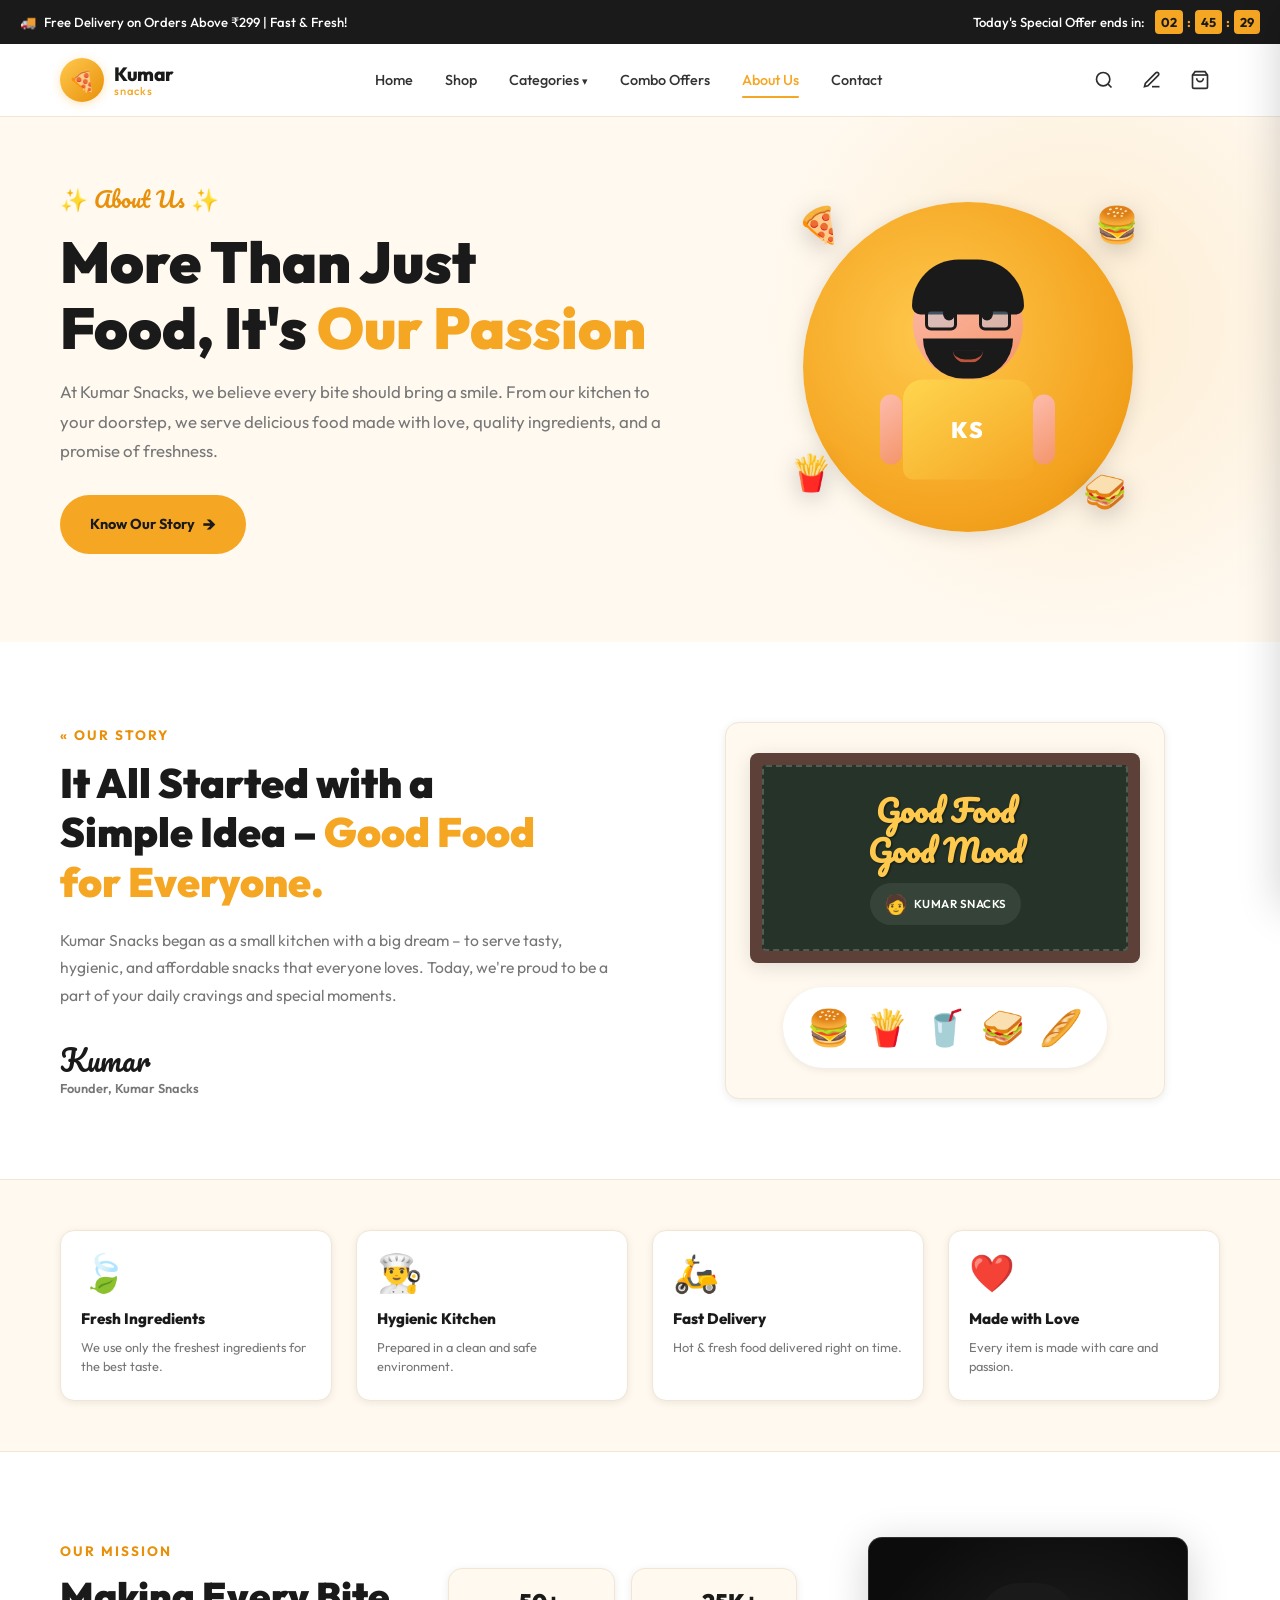
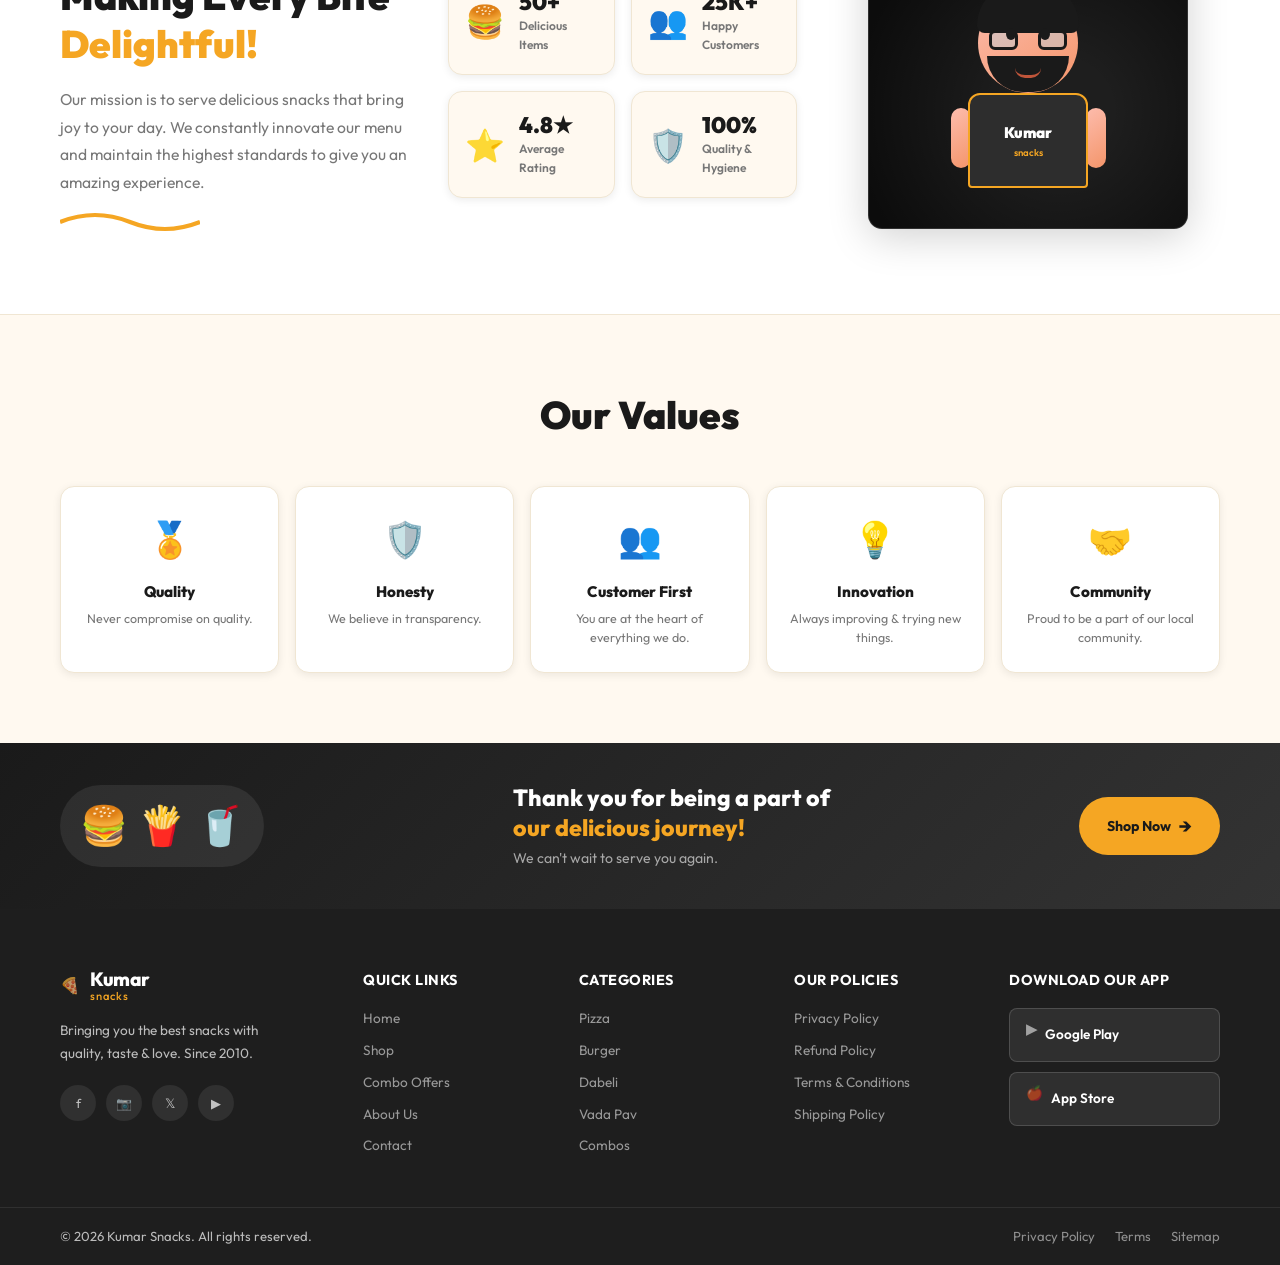
==== about.html @ e5d9db54 "Add files via upload" ====
<!DOCTYPE html>
<html lang="en">

<head>
  <meta charset="UTF-8" />
  <meta name="viewport" content="width=device-width, initial-scale=1.0" />
  <title>About Us – Kumar Snacks</title>
  <meta name="description" content="Learn about the journey, mission, and core values of Kumar Snacks. We serve delicious, hygienic, and affordable snacks with love." />
  <link rel="preconnect" href="https://fonts.googleapis.com" />
  <link rel="preconnect" href="https://fonts.gstatic.com" crossorigin />
  <link href="https://fonts.googleapis.com/css2?family=Outfit:wght@300;400;500;600;700;800;900&family=Pacifico&display=swap" rel="stylesheet" />
  <link rel="stylesheet" href="about.css" />
</head>

<body>

  <!-- ===== ANNOUNCEMENT BAR ===== -->
  <div class="announce-bar" id="announce-bar">
    <div class="announce-bar__left">
      <span>🚚</span> Free Delivery on Orders Above ₹299 | Fast &amp; Fresh!
    </div>
    <div class="announce-bar__right">
      Today's Special Offer ends in:
      <div class="countdown" id="countdown">
        <span class="cd-block" id="cd-h">02</span>
        <span class="cd-sep">:</span>
        <span class="cd-block" id="cd-m">45</span>
        <span class="cd-sep">:</span>
        <span class="cd-block" id="cd-s">30</span>
      </div>
    </div>
  </div>

  <!-- ===== HEADER ===== -->
  <header class="header" id="header">
    <div class="container header__inner">
      <a href="index.html" class="logo" id="logo-link">
        <div class="logo__avatar">
          <span class="logo__face">🍕</span>
        </div>
        <div class="logo__text">
          <span class="logo__name">Kumar</span>
          <span class="logo__sub">snacks</span>
        </div>
      </a>

      <nav class="nav" id="main-nav">
        <a href="index.html" class="nav__link" id="nav-home">Home</a>
        <a href="index.html#bestsellers" class="nav__link" id="nav-shop">Shop</a>
        <a href="index.html#categories" class="nav__link" id="nav-categories">Categories <span class="nav__arrow">▾</span></a>
        <a href="index.html#combos" class="nav__link" id="nav-combos">Combo Offers</a>
        <a href="about.html" class="nav__link active" id="nav-about">About Us</a>
        <a href="contact.html" class="nav__link" id="nav-contact">Contact</a>
      </nav>

      <div class="header__actions">
        <button class="icon-btn" id="search-toggle-btn" aria-label="Search">
          <svg width="20" height="20" fill="none" stroke="currentColor" stroke-width="2" viewBox="0 0 24 24">
            <circle cx="11" cy="11" r="8" />
            <path d="m21 21-4.35-4.35" />
          </svg>
        </button>
        <a href="admin.html" class="icon-btn" id="admin-btn" title="Admin Panel" aria-label="Admin">
          <svg width="20" height="20" fill="none" stroke="currentColor" stroke-width="2" viewBox="0 0 24 24">
            <path d="M12 20h9" />
            <path d="M16.5 3.5a2.121 2.121 0 0 1 3 3L7 19l-4 1 1-4L16.5 3.5z" />
          </svg>
        </a>
        <button class="icon-btn cart-btn" id="cart-btn" aria-label="Cart">
          <svg width="20" height="20" fill="none" stroke="currentColor" stroke-width="2" viewBox="0 0 24 24">
            <path d="M6 2 3 6v14a2 2 0 0 0 2 2h14a2 2 0 0 0 2-2V6l-3-4z" />
            <line x1="3" y1="6" x2="21" y2="6" />
            <path d="M16 10a4 4 0 0 1-8 0" />
          </svg>
          <span class="cart-count" id="cart-count">0</span>
        </button>
        <button class="burger" id="burger-btn" aria-label="Menu" aria-expanded="false">
          <span></span><span></span><span></span>
        </button>
      </div>
    </div>

    <!-- Mobile Nav -->
    <div class="mobile-nav" id="mobile-nav">
      <a href="index.html" class="mobile-nav__link">Home</a>
      <a href="index.html#bestsellers" class="mobile-nav__link">Shop</a>
      <a href="index.html#categories" class="mobile-nav__link">Categories</a>
      <a href="about.html" class="mobile-nav__link">About Us</a>
      <a href="contact.html" class="mobile-nav__link">Contact</a>
      <a href="admin.html" class="mobile-nav__link">Admin Panel</a>
    </div>
  </header>

  <!-- ===== ABOUT HERO ===== -->
  <section class="about-hero">
    <div class="about-hero__bg"></div>
    <div class="container about-hero__inner">
      <div class="about-hero__content">
        <span class="about-hero__tag">✨ About Us ✨</span>
        <h1 class="about-hero__title">
          More Than Just<br>Food, It's <span class="highlight">Our Passion</span>
        </h1>
        <p class="about-hero__desc">
          At Kumar Snacks, we believe every bite should bring a smile. From our kitchen to your doorstep, we serve delicious food made with love, quality ingredients, and a promise of freshness.
        </p>
        <a href="#story" class="btn btn--primary about-hero__cta">
          Know Our Story <span class="btn-arrow">→</span>
        </a>
      </div>

      <div class="about-hero__visual">
        <div class="about-hero__mascot-wrap">
          <div class="about-hero__blob"></div>
          <div class="hero__food-float hero__food-float--pizza">🍕</div>
          <div class="hero__food-float hero__food-float--burger">🍔</div>
          <div class="hero__food-float hero__food-float--fries">🍟</div>
          <div class="hero__food-float hero__food-float--sandwich">🥪</div>
          
          <!-- Animated Mascot character -->
          <div class="mascot-wrapper">
            <div class="mascot-avatar">
              <div class="mascot-face">
                <div class="mascot-face__bg"></div>
                <div class="mascot-hair"></div>
                <div class="mascot-beard"></div>
                <div class="mascot-glasses"></div>
                <div class="mascot-smile"></div>
                <div class="mascot-eyes">
                  <div class="mascot-eye"></div>
                  <div class="mascot-eye"></div>
                </div>
              </div>
              <div class="mascot-body">
                <div class="mascot-shirt">
                  <span class="mascot-shirt__text">KS</span>
                </div>
                <div class="mascot-arms">
                  <div class="mascot-arm mascot-arm--left"></div>
                  <div class="mascot-arm mascot-arm--right"></div>
                </div>
              </div>
            </div>
          </div>
        </div>
      </div>
    </div>
  </section>

  <!-- ===== STORY SECTION ===== -->
  <section class="story-section" id="story">
    <div class="container story__inner">
      <div class="story__content">
        <span class="story__tag">« OUR STORY</span>
        <h2 class="story__title">
          It All Started with a<br>Simple Idea – <span class="highlight">Good Food<br>for Everyone.</span>
        </h2>
        <p class="story__desc">
          Kumar Snacks began as a small kitchen with a big dream – to serve tasty, hygienic, and affordable snacks that everyone loves. Today, we're proud to be a part of your daily cravings and special moments.
        </p>
        <div class="story__signature">
          <span class="sig-name">Kumar</span>
          <span class="sig-title">Founder, Kumar Snacks</span>
        </div>
      </div>

      <div class="story__visual">
        <div class="food-blackboard">
          <div class="blackboard-frame">
            <div class="blackboard-board">
              <h3 class="blackboard-title">Good Food<br>Good Mood</h3>
              <div class="blackboard-logo">
                <span class="bb-avatar">🧑</span>
                <span class="bb-sub">Kumar snacks</span>
              </div>
            </div>
          </div>
          <div class="food-tray">
            <span class="tray-item tray-item--burger" title="Veg Burger">🍔</span>
            <span class="tray-item tray-item--fries" title="French Fries">🍟</span>
            <span class="tray-item tray-item--drink" title="Soft Drink">🥤</span>
            <span class="tray-item tray-item--sandwich" title="Club Sandwich">🥪</span>
            <span class="tray-item tray-item--bread" title="Garlic Bread">🥖</span>
          </div>
        </div>
      </div>
    </div>
  </section>

  <!-- ===== CORE BADGES ROW ===== -->
  <section class="core-badges-section">
    <div class="container">
      <div class="badges-grid">
        <div class="badge-item">
          <div class="badge-item__icon">🍃</div>
          <div class="badge-item__content">
            <h4>Fresh Ingredients</h4>
            <p>We use only the freshest ingredients for the best taste.</p>
          </div>
        </div>
        <div class="badge-item">
          <div class="badge-item__icon">👨‍🍳</div>
          <div class="badge-item__content">
            <h4>Hygienic Kitchen</h4>
            <p>Prepared in a clean and safe environment.</p>
          </div>
        </div>
        <div class="badge-item">
          <div class="badge-item__icon">🛵</div>
          <div class="badge-item__content">
            <h4>Fast Delivery</h4>
            <p>Hot &amp; fresh food delivered right on time.</p>
          </div>
        </div>
        <div class="badge-item">
          <div class="badge-item__icon">❤️</div>
          <div class="badge-item__content">
            <h4>Made with Love</h4>
            <p>Every item is made with care and passion.</p>
          </div>
        </div>
      </div>
    </div>
  </section>

  <!-- ===== MISSION & STATS ===== -->
  <section class="mission-section">
    <div class="container mission__grid">
      <!-- Mission Column -->
      <div class="mission__content">
        <span class="mission__tag">OUR MISSION</span>
        <h2 class="mission__title">
          Making Every Bite<br><span class="highlight">Delightful!</span>
        </h2>
        <p class="mission__desc">
          Our mission is to serve delicious snacks that bring joy to your day. We constantly innovate our menu and maintain the highest standards to give you an amazing experience.
        </p>
        <div class="doodle-line">
          <svg viewBox="0 0 100 20" preserveAspectRatio="none">
            <path d="M0,10 Q25,0 50,10 T100,10" fill="none" stroke="var(--primary)" stroke-width="3" />
          </svg>
        </div>
      </div>

      <!-- Stats Column -->
      <div class="mission__stats">
        <div class="stat-card">
          <div class="stat-card__icon">🍔</div>
          <div class="stat-card__info">
            <h3>50+</h3>
            <p>Delicious Items</p>
          </div>
        </div>
        <div class="stat-card">
          <div class="stat-card__icon">👥</div>
          <div class="stat-card__info">
            <h3>25K+</h3>
            <p>Happy Customers</p>
          </div>
        </div>
        <div class="stat-card">
          <div class="stat-card__icon">⭐</div>
          <div class="stat-card__info">
            <h3>4.8★</h3>
            <p>Average Rating</p>
          </div>
        </div>
        <div class="stat-card">
          <div class="stat-card__icon">🛡️</div>
          <div class="stat-card__info">
            <h3>100%</h3>
            <p>Quality &amp; Hygiene</p>
          </div>
        </div>
      </div>

      <!-- Mascot Apron Visual Column -->
      <div class="mission__visual">
        <div class="apron-mascot-card">
          <div class="apron-mascot">
            <div class="apron-face">
              <div class="apron-face__bg"></div>
              <div class="apron-hair"></div>
              <div class="apron-beard"></div>
              <div class="apron-glasses"></div>
              <div class="apron-smile"></div>
              <div class="apron-eyes">
                <div class="apron-eye"></div>
                <div class="apron-eye"></div>
              </div>
            </div>
            <div class="apron-body">
              <div class="apron-apron">
                <span class="apron-logo-text">Kumar</span>
                <span class="apron-logo-sub">snacks</span>
              </div>
              <div class="apron-arms">
                <div class="apron-arm apron-arm--left"></div>
                <div class="apron-arm apron-arm--right"></div>
              </div>
            </div>
          </div>
          <div class="apron-bg-kitchen"></div>
        </div>
      </div>
    </div>
  </section>

  <!-- ===== VALUES SECTION ===== -->
  <section class="values-section">
    <div class="container">
      <h2 class="values__title">Our Values</h2>
      <div class="values-grid">
        <div class="value-card">
          <div class="value-card__icon">🏅</div>
          <h3>Quality</h3>
          <p>Never compromise on quality.</p>
        </div>
        <div class="value-card">
          <div class="value-card__icon">🛡️</div>
          <h3>Honesty</h3>
          <p>We believe in transparency.</p>
        </div>
        <div class="value-card">
          <div class="value-card__icon">👥</div>
          <h3>Customer First</h3>
          <p>You are at the heart of everything we do.</p>
        </div>
        <div class="value-card">
          <div class="value-card__icon">💡</div>
          <h3>Innovation</h3>
          <p>Always improving &amp; trying new things.</p>
        </div>
        <div class="value-card">
          <div class="value-card__icon">🤝</div>
          <h3>Community</h3>
          <p>Proud to be a part of our local community.</p>
        </div>
      </div>
    </div>
  </section>

  <!-- ===== BOTTOM CTA BANNER ===== -->
  <section class="cta-banner">
    <div class="container cta-banner__inner">
      <div class="cta-banner__visual">
        <div class="visual-tray">
          <span class="visual-item visual-item--burger">🍔</span>
          <span class="visual-item visual-item--fries">🍟</span>
          <span class="visual-item visual-item--drink">🥤</span>
        </div>
      </div>
      <div class="cta-banner__content">
        <h2>Thank you for being a part of<br><span class="highlight">our delicious journey!</span></h2>
        <p>We can't wait to serve you again.</p>
      </div>
      <div class="cta-banner__actions">
        <a href="index.html#bestsellers" class="btn btn--primary cta-btn">
          Shop Now <span class="btn-arrow">→</span>
        </a>
      </div>
    </div>
  </section>

  <!-- ===== FOOTER ===== -->
  <footer class="footer" id="footer">
    <div class="container footer__inner">
      <div class="footer__brand">
        <a href="index.html" class="logo logo--light">
          <div class="logo__icon">🍕</div>
          <div class="logo__text">
            <span class="logo__name">Kumar</span>
            <span class="logo__sub">Snacks</span>
          </div>
        </a>
        <p>Bringing you the best snacks with quality, taste &amp; love. Since 2010.</p>
        <div class="footer__socials">
          <a href="#" class="social-link" aria-label="Facebook">f</a>
          <a href="#" class="social-link" aria-label="Instagram">📷</a>
          <a href="#" class="social-link" aria-label="Twitter">𝕏</a>
          <a href="#" class="social-link" aria-label="YouTube">▶</a>
        </div>
      </div>

      <div class="footer__col">
        <h4>Quick Links</h4>
        <a href="index.html">Home</a>
        <a href="index.html#bestsellers">Shop</a>
        <a href="index.html#combos">Combo Offers</a>
        <a href="about.html">About Us</a>
        <a href="contact.html">Contact</a>
      </div>

      <div class="footer__col">
        <h4>Categories</h4>
        <a href="index.html#categories">Pizza</a>
        <a href="index.html#categories">Burger</a>
        <a href="index.html#categories">Dabeli</a>
        <a href="index.html#categories">Vada Pav</a>
        <a href="index.html#combos">Combos</a>
      </div>

      <div class="footer__col">
        <h4>Our Policies</h4>
        <a href="#">Privacy Policy</a>
        <a href="#">Refund Policy</a>
        <a href="#">Terms &amp; Conditions</a>
        <a href="#">Shipping Policy</a>
      </div>

      <div class="footer__col">
        <h4>Download Our App</h4>
        <a href="#" class="app-store-btn">
          <span>▶</span> Google Play
        </a>
        <a href="#" class="app-store-btn">
          <span>🍎</span> App Store
        </a>
      </div>
    </div>

    <div class="footer__bottom">
      <div class="container footer__bottom-inner">
        <span>© 2026 Kumar Snacks. All rights reserved.</span>
        <div class="footer__bottom-links">
          <a href="#">Privacy Policy</a>
          <a href="#">Terms</a>
          <a href="#">Sitemap</a>
        </div>
      </div>
    </div>
  </footer>

  <!-- ===== CART SIDEBAR ===== -->
  <div class="cart-overlay" id="cart-overlay"></div>
  <aside class="cart-sidebar" id="cart-sidebar" aria-label="Shopping cart">
    <div class="cart-sidebar__header">
      <h3>Your Cart 🛒</h3>
      <button class="cart-close-btn" id="cart-close-btn" aria-label="Close cart">✕</button>
    </div>
    <div class="cart-sidebar__items" id="cart-items">
      <div class="cart-empty" id="cart-empty">
        <span class="cart-empty__icon">🛒</span>
        <p>Your cart is empty!</p>
        <span>Add some delicious items</span>
      </div>
    </div>
    <div class="cart-sidebar__footer" id="cart-footer" style="display:none">
      <div class="cart-total">
        <span>Total:</span>
        <strong id="cart-total-price">₹0</strong>
      </div>
      <button class="btn btn--primary btn--full" id="checkout-btn">Proceed to Checkout</button>
    </div>
  </aside>

  <!-- ===== TOAST ===== -->
  <div class="toast" id="toast" role="alert" aria-live="polite"></div>

  <!-- Scroll to top -->
  <button class="scroll-top" id="scroll-top-btn" aria-label="Back to top">
    <svg width="20" height="20" fill="none" stroke="currentColor" stroke-width="2.5" viewBox="0 0 24 24">
      <path d="M18 15l-6-6-6 6" />
    </svg>
  </button>

  <script src="about.js"></script>
</body>

</html>
---- about.css ----
/* ============================================
   KUMAR SNACKS — About Us Page CSS (about.css)
   ============================================ */

/* ---------- Google Fonts ---------- */
@import url('https://fonts.googleapis.com/css2?family=Outfit:wght@300;400;500;600;700;800;900&family=Pacifico&display=swap');

/* ---------- CSS Variables ---------- */
:root {
  --primary:       #F5A623;
  --primary-dark:  #E8900A;
  --primary-light: #FFC94D;
  --accent:        #FF6B35;
  --black:         #1A1A1A;
  --dark:          #2D2D2D;
  --dark-bg:       #1E1E1E;
  --dark-card:     #252525;
  --text:          #333333;
  --text-muted:    #777777;
  --white:         #FFFFFF;
  --light-bg:      #FFF9F0;
  --border:        #F0E6D3;
  --success:       #22C55E;
  --shadow-sm:     0 2px 8px rgba(0,0,0,0.08);
  --shadow-md:     0 4px 20px rgba(0,0,0,0.12);
  --shadow-lg:     0 8px 40px rgba(0,0,0,0.18);
  --radius:        14px;
  --radius-sm:     8px;
  --radius-pill:   100px;
  --transition:    0.3s cubic-bezier(0.4, 0, 0.2, 1);
}

/* ---------- Reset ---------- */
*, *::before, *::after { box-sizing: border-box; margin: 0; padding: 0; }
html { scroll-behavior: smooth; font-size: 16px; }
body {
  font-family: 'Outfit', sans-serif;
  background: var(--white);
  color: var(--text);
  line-height: 1.6;
  overflow-x: hidden;
}
img { max-width: 100%; display: block; }
a { text-decoration: none; color: inherit; }
button { cursor: pointer; border: none; background: none; font-family: inherit; }
ul { list-style: none; }

/* ---------- Container ---------- */
.container {
  max-width: 1200px;
  margin: 0 auto;
  padding: 0 20px;
}

/* ============================================
   ANNOUNCEMENT BAR
   ============================================ */
.announce-bar {
  background: var(--black);
  color: var(--white);
  padding: 10px 20px;
  display: flex;
  align-items: center;
  justify-content: space-between;
  font-size: 0.82rem;
  font-weight: 500;
  gap: 16px;
  position: relative;
  z-index: 100;
}
.announce-bar__left { display: flex; align-items: center; gap: 8px; }
.announce-bar__right { display: flex; align-items: center; gap: 10px; }
.countdown { display: flex; align-items: center; gap: 4px; }
.cd-block {
  background: var(--primary);
  color: var(--black);
  font-weight: 700;
  font-size: 0.8rem;
  padding: 2px 6px;
  border-radius: 4px;
  min-width: 26px;
  text-align: center;
}
.cd-sep { color: var(--primary); font-weight: 700; }

/* ============================================
   HEADER
   ============================================ */
.header {
  position: sticky;
  top: 0;
  background: var(--white);
  border-bottom: 1px solid var(--border);
  z-index: 200;
  transition: box-shadow var(--transition);
}
.header.scrolled { box-shadow: var(--shadow-md); }
.header__inner {
  display: flex;
  align-items: center;
  gap: 24px;
  padding-top: 14px;
  padding-bottom: 14px;
}

/* Logo */
.logo { display: flex; align-items: center; gap: 10px; }
.logo__avatar {
  width: 44px; height: 44px;
  background: linear-gradient(135deg, var(--primary-light), var(--primary-dark));
  border-radius: 50%;
  display: flex; align-items: center; justify-content: center;
  font-size: 1.4rem;
  box-shadow: 0 2px 10px rgba(245,166,35,0.3);
}
.logo__avatar span { line-height: 1; }
.logo__text { display: flex; flex-direction: column; line-height: 1.1; }
.logo__name {
  font-size: 1.2rem;
  font-weight: 800;
  color: var(--black);
  letter-spacing: -0.5px;
}
.logo__sub {
  font-size: 0.7rem;
  font-weight: 500;
  color: var(--primary);
  text-transform: lowercase;
  letter-spacing: 1px;
}

/* Nav */
.nav { display: flex; align-items: center; gap: 4px; flex: 1; justify-content: center; }
.nav__link {
  padding: 8px 14px;
  font-size: 0.9rem;
  font-weight: 500;
  color: var(--text);
  border-radius: var(--radius-sm);
  transition: all var(--transition);
  position: relative;
  white-space: nowrap;
}
.nav__link:hover, .nav__link.active { color: var(--primary); }
.nav__link::after {
  content: '';
  position: absolute;
  bottom: 2px;
  left: 14px; right: 14px;
  height: 2px;
  background: var(--primary);
  border-radius: 2px;
  transform: scaleX(0);
  transition: transform var(--transition);
}
.nav__link:hover::after, .nav__link.active::after { transform: scaleX(1); }
.nav__arrow { font-size: 0.7rem; }

/* Header Actions */
.header__actions { display: flex; align-items: center; gap: 8px; margin-left: auto; }
.icon-btn {
  width: 40px; height: 40px;
  border-radius: 50%;
  display: flex; align-items: center; justify-content: center;
  color: var(--dark);
  transition: all var(--transition);
  position: relative;
}
.icon-btn:hover { background: var(--light-bg); color: var(--primary); }
.cart-btn { position: relative; }
.cart-count {
  position: absolute;
  top: -2px; right: -2px;
  background: var(--primary);
  color: var(--black);
  font-size: 0.65rem;
  font-weight: 700;
  min-width: 18px; height: 18px;
  border-radius: 50%;
  display: flex; align-items: center; justify-content: center;
  line-height: 1;
  border: 2px solid var(--white);
  transform: scale(0);
  transition: transform var(--transition);
}
.cart-count.visible { transform: scale(1); }

/* Burger */
.burger {
  display: none;
  flex-direction: column; gap: 5px;
  padding: 8px;
}
.burger span {
  display: block;
  width: 22px; height: 2px;
  background: var(--dark);
  border-radius: 2px;
  transition: all var(--transition);
}
.burger.open span:nth-child(1) { transform: translateY(7px) rotate(45deg); }
.burger.open span:nth-child(2) { opacity: 0; }
.burger.open span:nth-child(3) { transform: translateY(-7px) rotate(-45deg); }

/* Mobile Nav */
.mobile-nav {
  display: none;
  flex-direction: column;
  background: var(--white);
  border-top: 1px solid var(--border);
  padding: 12px 0;
}
.mobile-nav.open { display: flex; }
.mobile-nav__link {
  padding: 12px 20px;
  font-weight: 500;
  font-size: 0.95rem;
  color: var(--text);
  border-bottom: 1px solid var(--border);
  transition: all var(--transition);
}
.mobile-nav__link:hover { background: var(--light-bg); color: var(--primary); }

/* ============================================
   BUTTONS
   ============================================ */
.btn {
  display: inline-flex;
  align-items: center;
  gap: 8px;
  padding: 12px 28px;
  border-radius: var(--radius-pill);
  font-weight: 700;
  font-size: 0.9rem;
  font-family: inherit;
  cursor: pointer;
  transition: all var(--transition);
  border: 2px solid transparent;
}
.btn--primary {
  background: var(--primary);
  color: var(--black);
}
.btn--primary:hover {
  background: var(--primary-dark);
  transform: translateY(-2px);
  box-shadow: 0 8px 24px rgba(245,166,35,0.4);
}
.btn-arrow { font-size: 1.2rem; transition: transform var(--transition); }
.btn:hover .btn-arrow { transform: translateX(4px); }

/* ============================================
   ABOUT HERO
   ============================================ */
.about-hero {
  background: var(--light-bg);
  padding: 60px 0 85px;
  position: relative;
  overflow: hidden;
}
.about-hero__bg {
  position: absolute;
  width: 650px; height: 650px;
  background: radial-gradient(circle, rgba(245,166,35,0.15) 0%, transparent 70%);
  top: -120px; right: -120px;
  border-radius: 50%;
  pointer-events: none;
}
.about-hero__inner {
  display: grid;
  grid-template-columns: 1.2fr 1fr;
  align-items: center;
  gap: 50px;
}
.about-hero__tag {
  font-family: 'Pacifico', cursive;
  color: var(--primary-dark);
  font-size: 1.4rem;
  margin-bottom: 12px;
  display: inline-block;
}
.about-hero__title {
  font-size: clamp(2.4rem, 4.5vw, 3.8rem);
  font-weight: 900;
  color: var(--black);
  line-height: 1.15;
  margin-bottom: 16px;
}
.about-hero__desc {
  font-size: 1.05rem;
  color: var(--text-muted);
  margin-bottom: 30px;
  line-height: 1.75;
}
.highlight {
  color: var(--primary);
  position: relative;
}

/* Hero Visual */
.about-hero__visual {
  display: flex;
  justify-content: center;
  position: relative;
}
.about-hero__mascot-wrap {
  position: relative;
  width: 380px;
  height: 380px;
}
.about-hero__blob {
  position: absolute;
  width: 330px; height: 330px;
  background: radial-gradient(circle at 40% 40%, var(--primary-light) 0%, var(--primary) 60%, var(--primary-dark) 100%);
  border-radius: 50%;
  top: 50%; left: 50%;
  transform: translate(-50%, -50%);
  z-index: 0;
  box-shadow: var(--shadow-md);
}

/* Mascot Wrapper */
.mascot-wrapper {
  position: absolute;
  top: 50%; left: 50%;
  transform: translate(-50%, -50%);
  z-index: 2;
}
.mascot-avatar {
  display: flex;
  flex-direction: column;
  align-items: center;
}
.mascot-face {
  width: 120px; height: 130px;
  position: relative;
  display: flex;
  flex-direction: column;
  align-items: center;
}
.mascot-face__bg {
  width: 110px; height: 110px;
  background: linear-gradient(145deg, #FDBCAD, #F4956A);
  border-radius: 50%;
  position: absolute;
  top: 15px;
}
.mascot-hair {
  width: 112px; height: 55px;
  background: #1a1a1a;
  border-radius: 55px 55px 10px 10px;
  position: absolute;
  top: 5px; left: 4px;
  z-index: 2;
}
.mascot-beard {
  width: 90px; height: 40px;
  background: #1a1a1a;
  border-radius: 0 0 45px 45px;
  position: absolute;
  bottom: 6px;
  z-index: 2;
}
.mascot-glasses {
  width: 90px; height: 18px;
  border-top: 3px solid #1a1a1a;
  position: absolute;
  top: 54px;
  z-index: 3;
}
.mascot-glasses::before, .mascot-glasses::after {
  content: '';
  position: absolute;
  width: 32px; height: 22px;
  border: 3px solid #1a1a1a;
  border-radius: 6px;
  top: -3px;
  background: rgba(150, 220, 255, 0.3);
}
.mascot-glasses::before { left: 2px; }
.mascot-glasses::after { right: 2px; }
.mascot-eyes {
  position: absolute;
  top: 52px;
  display: flex; gap: 26px;
  z-index: 4;
}
.mascot-eye {
  width: 12px; height: 14px;
  background: #1a1a1a;
  border-radius: 50%;
}
.mascot-smile {
  width: 30px; height: 12px;
  border-bottom: 3px solid #c0553a;
  border-radius: 0 0 30px 30px;
  position: absolute;
  bottom: 22px;
  z-index: 4;
}
.mascot-body {
  position: relative;
  margin-top: -5px;
  display: flex;
  flex-direction: column;
  align-items: center;
}
.mascot-shirt {
  width: 130px; height: 100px;
  background: linear-gradient(145deg, #FFD54F, #F5A623);
  border-radius: 20px 20px 10px 10px;
  display: flex; align-items: center; justify-content: center;
  z-index: 1;
}
.mascot-shirt__text { font-size: 1.4rem; font-weight: 900; color: var(--white); letter-spacing: 2px; }
.mascot-arms { position: absolute; width: 175px; top: 15px; display: flex; justify-content: space-between; }
.mascot-arm {
  width: 22px; height: 70px;
  background: linear-gradient(145deg, #FDBCAD, #F4956A);
  border-radius: 11px;
}

/* Floating food items */
.hero__food-float {
  position: absolute;
  font-size: 2.2rem;
  animation: floatFood 4s ease-in-out infinite;
  filter: drop-shadow(0 6px 12px rgba(0,0,0,0.2));
  z-index: 3;
}
.hero__food-float--pizza  { top: 5%; left: 5%; animation-delay: 0s; }
.hero__food-float--burger { top: 5%; right: 5%; animation-delay: 1.1s; }
.hero__food-float--fries  { bottom: 15%; left: 3%; animation-delay: 2.2s; }
.hero__food-float--sandwich { bottom: 10%; right: 8%; animation-delay: 1.7s; }
@keyframes floatFood {
  0%, 100% { transform: translateY(0) rotate(-5deg); }
  50%       { transform: translateY(-15px) rotate(5deg); }
}

/* ============================================
   STORY SECTION
   ============================================ */
.story-section {
  padding: 80px 0;
  background: var(--white);
}
.story__inner {
  display: grid;
  grid-template-columns: 1fr 1fr;
  gap: 60px;
  align-items: center;
}
.story__tag {
  font-size: 0.85rem;
  font-weight: 700;
  color: var(--primary-dark);
  text-transform: uppercase;
  letter-spacing: 2px;
  margin-bottom: 12px;
  display: inline-block;
}
.story__title {
  font-size: clamp(1.8rem, 3.2vw, 2.6rem);
  font-weight: 900;
  color: var(--black);
  line-height: 1.2;
  margin-bottom: 20px;
}
.story__desc {
  font-size: 0.98rem;
  color: var(--text-muted);
  line-height: 1.75;
  margin-bottom: 28px;
}
.story__signature {
  display: flex;
  flex-direction: column;
}
.sig-name {
  font-family: 'Pacifico', cursive;
  font-size: 1.8rem;
  color: var(--black);
  margin-bottom: -5px;
}
.sig-title {
  font-size: 0.8rem;
  color: var(--text-muted);
  font-weight: 600;
}

/* Story Blackboard visual */
.story__visual {
  display: flex;
  justify-content: center;
}
.food-blackboard {
  width: 100%;
  max-width: 440px;
  background: var(--light-bg);
  border-radius: var(--radius);
  padding: 30px 24px;
  border: 1.5px solid var(--border);
  box-shadow: var(--shadow-sm);
  display: flex;
  flex-direction: column;
  align-items: center;
}
.blackboard-frame {
  background: #5d4037;
  padding: 12px;
  border-radius: var(--radius-sm);
  box-shadow: var(--shadow-md);
  width: 100%;
}
.blackboard-board {
  background: #253328;
  color: #fff;
  border-radius: 4px;
  padding: 24px 16px;
  text-align: center;
  border: 2px dashed rgba(255,255,255,0.2);
}
.blackboard-title {
  font-family: 'Pacifico', cursive;
  font-size: 1.9rem;
  color: var(--primary-light);
  line-height: 1.3;
  margin-bottom: 12px;
  text-shadow: 1px 1px 2px rgba(0,0,0,0.5);
}
.blackboard-logo {
  display: flex;
  align-items: center;
  justify-content: center;
  gap: 6px;
  background: rgba(255,255,255,0.08);
  padding: 6px 14px;
  border-radius: var(--radius-pill);
  display: inline-flex;
}
.bb-avatar { font-size: 1.2rem; }
.bb-sub { font-size: 0.72rem; font-weight: 600; letter-spacing: 0.5px; text-transform: uppercase; }

.food-tray {
  display: flex;
  justify-content: center;
  gap: 14px;
  margin-top: 24px;
  font-size: 2.2rem;
  background: var(--white);
  padding: 12px 24px;
  border-radius: var(--radius-pill);
  box-shadow: var(--shadow-sm);
}
.tray-item {
  transition: transform var(--transition);
  cursor: pointer;
}
.tray-item:hover {
  transform: translateY(-8px) scale(1.15);
}

/* ============================================
   CORE BADGES GRID
   ============================================ */
.core-badges-section {
  padding: 50px 0;
  background: var(--light-bg);
  border-top: 1px solid var(--border);
  border-bottom: 1px solid var(--border);
}
.badges-grid {
  display: grid;
  grid-template-columns: repeat(4, 1fr);
  gap: 24px;
}
.badge-item {
  background: var(--white);
  border: 1px solid var(--border);
  border-radius: var(--radius);
  padding: 24px 20px;
  display: flex;
  flex-direction: column;
  gap: 16px;
  box-shadow: var(--shadow-sm);
  transition: all var(--transition);
}
.badge-item:hover {
  transform: translateY(-4px);
  box-shadow: var(--shadow-md);
  border-color: var(--primary);
}
.badge-item__icon {
  font-size: 2.3rem;
  line-height: 1;
}
.badge-item__content h4 {
  font-size: 0.95rem;
  font-weight: 800;
  color: var(--black);
  margin-bottom: 6px;
}
.badge-item__content p {
  font-size: 0.8rem;
  color: var(--text-muted);
  line-height: 1.5;
}

/* ============================================
   MISSION & STATS
   ============================================ */
.mission-section {
  padding: 85px 0;
  background: var(--white);
}
.mission__grid {
  display: grid;
  grid-template-columns: 1fr 1fr 1.1fr;
  gap: 40px;
  align-items: center;
}
.mission__tag {
  font-size: 0.85rem;
  font-weight: 700;
  color: var(--primary-dark);
  text-transform: uppercase;
  letter-spacing: 2px;
  margin-bottom: 10px;
  display: inline-block;
}
.mission__title {
  font-size: clamp(1.8rem, 3vw, 2.5rem);
  font-weight: 900;
  color: var(--black);
  line-height: 1.25;
  margin-bottom: 18px;
}
.mission__desc {
  font-size: 0.98rem;
  color: var(--text-muted);
  line-height: 1.75;
  margin-bottom: 12px;
}
.doodle-line {
  width: 140px;
  height: 20px;
}

/* Stats list */
.mission__stats {
  display: grid;
  grid-template-columns: repeat(2, 1fr);
  gap: 16px;
}
.mission__stats .stat-card {
  background: var(--light-bg);
  border: 1.5px solid var(--border);
  border-radius: var(--radius);
  padding: 20px 16px;
  display: flex;
  align-items: center;
  gap: 14px;
  box-shadow: var(--shadow-sm);
  transition: all var(--transition);
}
.mission__stats .stat-card:hover {
  transform: translateY(-2px);
  border-color: var(--primary);
}
.stat-card__icon {
  font-size: 2rem;
  line-height: 1;
}
.stat-card__info h3 {
  font-size: 1.4rem;
  font-weight: 900;
  color: var(--black);
  line-height: 1.2;
}
.stat-card__info p {
  font-size: 0.75rem;
  color: var(--text-muted);
  font-weight: 600;
}

/* Apron Mascot visual card */
.mission__visual {
  display: flex;
  justify-content: center;
}
.apron-mascot-card {
  width: 100%;
  max-width: 320px;
  background: var(--dark-bg);
  border-radius: var(--radius);
  padding: 40px 24px;
  box-shadow: var(--shadow-lg);
  overflow: hidden;
  position: relative;
  display: flex;
  justify-content: center;
  align-items: center;
  border: 1.5px solid rgba(255,255,255,0.08);
}
.apron-mascot {
  display: flex;
  flex-direction: column;
  align-items: center;
  position: relative;
  z-index: 2;
}
.apron-face {
  width: 110px; height: 120px;
  position: relative;
  display: flex;
  flex-direction: column;
  align-items: center;
}
.apron-face__bg {
  width: 100px; height: 100px;
  background: linear-gradient(145deg, #FDBCAD, #F4956A);
  border-radius: 50%;
  position: absolute;
  top: 15px;
}
.apron-hair {
  width: 102px; height: 50px;
  background: #1a1a1a;
  border-radius: 55px 55px 10px 10px;
  position: absolute;
  top: 5px; left: 4px;
  z-index: 2;
}
.apron-beard {
  width: 82px; height: 36px;
  background: #1a1a1a;
  border-radius: 0 0 45px 45px;
  position: absolute;
  bottom: 6px;
  z-index: 2;
}
.apron-glasses {
  width: 82px; height: 16px;
  border-top: 3px solid #1a1a1a;
  position: absolute;
  top: 52px;
  z-index: 3;
}
.apron-glasses::before, .apron-glasses::after {
  content: '';
  position: absolute;
  width: 29px; height: 20px;
  border: 3px solid #1a1a1a;
  border-radius: 6px;
  top: -3px;
  background: rgba(150, 220, 255, 0.3);
}
.apron-glasses::before { left: 2px; }
.apron-glasses::after { right: 2px; }
.apron-eyes {
  position: absolute;
  top: 50px;
  display: flex; gap: 24px;
  z-index: 4;
}
.apron-eye {
  width: 10px; height: 12px;
  background: #1a1a1a;
  border-radius: 50%;
}
.apron-smile {
  width: 26px; height: 10px;
  border-bottom: 3px solid #c0553a;
  border-radius: 0 0 30px 30px;
  position: absolute;
  bottom: 20px;
  z-index: 4;
}
.apron-body {
  position: relative;
  margin-top: -5px;
  display: flex;
  flex-direction: column;
  align-items: center;
}
.apron-apron {
  width: 120px; height: 95px;
  background: #2D2D2D;
  border: 2px solid var(--primary);
  border-radius: 12px 12px 4px 4px;
  display: flex; flex-direction: column; align-items: center; justify-content: center;
  z-index: 1;
}
.apron-logo-text { font-size: 0.95rem; font-weight: 900; color: var(--white); }
.apron-logo-sub { font-size: 0.6rem; font-weight: 600; color: var(--primary); text-transform: lowercase; }
.apron-arms { position: absolute; width: 155px; top: 15px; display: flex; justify-content: space-between; }
.apron-arm {
  width: 20px; height: 60px;
  background: linear-gradient(145deg, #FDBCAD, #F4956A);
  border-radius: 10px;
}
.apron-bg-kitchen {
  position: absolute;
  width: 120%; height: 120%;
  background: radial-gradient(circle, rgba(0,0,0,0) 20%, rgba(0,0,0,0.6) 80%);
  top: 0; left: 0;
  pointer-events: none;
}

/* ============================================
   VALUES SECTION
   ============================================ */
.values-section {
  padding: 70px 0;
  background: var(--light-bg);
  border-top: 1px solid var(--border);
}
.values__title {
  font-size: clamp(1.8rem, 3vw, 2.4rem);
  font-weight: 900;
  color: var(--black);
  text-align: center;
  margin-bottom: 40px;
}
.values-grid {
  display: grid;
  grid-template-columns: repeat(5, 1fr);
  gap: 16px;
}
.value-card {
  background: var(--white);
  border: 1px solid var(--border);
  border-radius: var(--radius);
  padding: 24px 16px;
  text-align: center;
  box-shadow: var(--shadow-sm);
  transition: all var(--transition);
}
.value-card:hover {
  transform: translateY(-4px);
  border-color: var(--primary);
  box-shadow: var(--shadow-md);
}
.value-card__icon {
  font-size: 2.2rem;
  margin-bottom: 12px;
  display: inline-block;
}
.value-card h3 {
  font-size: 0.95rem;
  font-weight: 800;
  color: var(--black);
  margin-bottom: 6px;
}
.value-card p {
  font-size: 0.78rem;
  color: var(--text-muted);
  line-height: 1.5;
}

/* ============================================
   BOTTOM CTA BANNER
   ============================================ */
.cta-banner {
  background: linear-gradient(135deg, var(--black) 0%, #333 100%);
  padding: 40px 0;
  color: var(--white);
}
.cta-banner__inner {
  display: flex;
  align-items: center;
  justify-content: space-between;
  gap: 30px;
  flex-wrap: wrap;
}
.cta-banner__visual .visual-tray {
  display: flex;
  gap: 10px;
  font-size: 2.4rem;
  background: rgba(255,255,255,0.08);
  padding: 10px 20px;
  border-radius: var(--radius-pill);
}
.visual-item {
  animation: floatFood 3s ease-in-out infinite;
}
.visual-item:nth-child(2) { animation-delay: 1s; }
.visual-item:nth-child(3) { animation-delay: 2s; }

.cta-banner__content h2 {
  font-size: 1.45rem;
  font-weight: 800;
  line-height: 1.3;
}
.cta-banner__content p {
  font-size: 0.88rem;
  color: rgba(255,255,255,0.6);
  margin-top: 4px;
}
.cta-banner__actions .cta-btn {
  font-size: 0.88rem;
  padding: 12px 26px;
}

/* ============================================
   FOOTER
   ============================================ */
.footer {
  background: var(--dark-bg);
  padding: 60px 0 0;
  color: rgba(255,255,255,0.7);
}
.footer__inner {
  display: grid;
  grid-template-columns: 1.5fr 1fr 1fr 1fr 1.2fr;
  gap: 40px;
  padding-bottom: 40px;
}
.logo--light .logo__name { color: var(--white); }
.footer__brand p {
  margin-top: 16px;
  font-size: 0.85rem;
  line-height: 1.7;
  max-width: 240px;
}
.footer__socials {
  display: flex;
  gap: 10px;
  margin-top: 20px;
}
.social-link {
  width: 36px; height: 36px;
  background: rgba(255,255,255,0.08);
  border-radius: 50%;
  display: flex; align-items: center; justify-content: center;
  font-size: 0.8rem;
  color: rgba(255,255,255,0.7);
  transition: all var(--transition);
}
.social-link:hover { background: var(--primary); color: var(--black); transform: translateY(-2px); }
.footer__col h4 {
  font-size: 0.9rem;
  font-weight: 700;
  color: var(--white);
  margin-bottom: 16px;
  text-transform: uppercase;
  letter-spacing: 0.5px;
}
.footer__col a, .footer__col span {
  display: block;
  font-size: 0.85rem;
  color: rgba(255,255,255,0.55);
  margin-bottom: 10px;
  transition: color var(--transition);
}
.footer__col a:hover { color: var(--primary); }
.app-store-btn {
  display: flex !important;
  align-items: center;
  gap: 8px;
  background: rgba(255,255,255,0.08);
  border: 1px solid rgba(255,255,255,0.15);
  border-radius: var(--radius-sm);
  padding: 10px 16px;
  font-size: 0.85rem;
  color: var(--white) !important;
  font-weight: 600;
  transition: all var(--transition);
  margin-bottom: 10px;
  cursor: pointer;
}
.app-store-btn:hover { background: var(--primary); border-color: var(--primary); color: var(--black) !important; }

.footer__bottom {
  border-top: 1px solid rgba(255,255,255,0.08);
  padding: 18px 0;
}
.footer__bottom-inner {
  display: flex;
  align-items: center;
  justify-content: space-between;
  font-size: 0.82rem;
}
.footer__bottom-links { display: flex; gap: 20px; }
.footer__bottom-links a { color: rgba(255,255,255,0.5); transition: color var(--transition); }
.footer__bottom-links a:hover { color: var(--primary); }

/* ============================================
   CART SIDEBAR
   ============================================ */
.cart-overlay {
  position: fixed;
  inset: 0;
  background: rgba(0,0,0,0.5);
  z-index: 300;
  opacity: 0;
  visibility: hidden;
  transition: all var(--transition);
}
.cart-overlay.active { opacity: 1; visibility: visible; }
.cart-sidebar {
  position: fixed;
  top: 0; right: 0;
  width: 380px; height: 100vh;
  background: var(--white);
  z-index: 400;
  transform: translateX(100%);
  transition: transform var(--transition);
  display: flex;
  flex-direction: column;
  box-shadow: var(--shadow-lg);
}
.cart-sidebar.open { transform: translateX(0); }
.cart-sidebar__header {
  padding: 20px 24px;
  border-bottom: 1px solid var(--border);
  display: flex;
  align-items: center;
  justify-content: space-between;
}
.cart-sidebar__header h3 { font-size: 1.1rem; font-weight: 800; color: var(--black); }
.cart-close-btn {
  width: 32px; height: 32px;
  border-radius: 50%;
  background: var(--light-bg);
  font-size: 0.9rem;
  color: var(--text);
  display: flex; align-items: center; justify-content: center;
  transition: all var(--transition);
  font-family: inherit;
}
.cart-close-btn:hover { background: #ffdddd; color: #c00; }
.cart-sidebar__items {
  flex: 1;
  overflow-y: auto;
  padding: 16px 24px;
}
.cart-empty {
  display: flex;
  flex-direction: column;
  align-items: center;
  justify-content: center;
  height: 100%;
  gap: 10px;
  color: var(--text-muted);
  text-align: center;
  padding: 40px 0;
}
.cart-empty__icon { font-size: 3rem; }
.cart-empty p { font-weight: 600; color: var(--dark); }
.cart-item {
  display: flex;
  align-items: center;
  gap: 14px;
  padding: 14px 0;
  border-bottom: 1px solid var(--border);
}
.cart-item__emoji { font-size: 1.8rem; }
.cart-item__info { flex: 1; }
.cart-item__info h4 { font-size: 0.85rem; font-weight: 700; color: var(--black); margin-bottom: 2px; }
.cart-item__info span { font-size: 0.8rem; color: var(--text-muted); }
.cart-item__price { font-weight: 800; color: var(--primary-dark); font-size: 0.9rem; }
.cart-item__remove {
  color: #ccc;
  font-size: 0.9rem;
  cursor: pointer;
  transition: color var(--transition);
  font-family: inherit;
}
.cart-item__remove:hover { color: #e00; }
.cart-sidebar__footer {
  padding: 16px 24px 24px;
  border-top: 1px solid var(--border);
}
.cart-total {
  display: flex;
  justify-content: space-between;
  align-items: center;
  margin-bottom: 14px;
  font-size: 0.95rem;
  font-weight: 600;
  color: var(--text);
}
.cart-total strong { font-size: 1.2rem; color: var(--primary-dark); }

/* ============================================
   TOAST NOTIFICATION
   ============================================ */
.toast {
  position: fixed;
  bottom: 30px; left: 50%;
  transform: translateX(-50%) translateY(100px);
  background: var(--black);
  color: var(--white);
  padding: 12px 24px;
  border-radius: var(--radius-pill);
  font-size: 0.9rem;
  font-weight: 600;
  white-space: nowrap;
  z-index: 999;
  opacity: 0;
  transition: all 0.4s cubic-bezier(0.4, 0, 0.2, 1);
  pointer-events: none;
}
.toast.show {
  opacity: 1;
  transform: translateX(-50%) translateY(0);
}

/* ============================================
   SCROLL TO TOP
   ============================================ */
.scroll-top {
  position: fixed;
  bottom: 30px; right: 24px;
  width: 44px; height: 44px;
  background: var(--primary);
  color: var(--black);
  border-radius: 50%;
  display: flex; align-items: center; justify-content: center;
  box-shadow: 0 4px 20px rgba(245,166,35,0.5);
  opacity: 0;
  visibility: hidden;
  transform: translateY(20px);
  transition: all var(--transition);
  z-index: 100;
  font-family: inherit;
}
.scroll-top.visible { opacity: 1; visibility: visible; transform: translateY(0); }
.scroll-top:hover { background: var(--primary-dark); transform: translateY(-2px) !important; }

/* ============================================
   RESPONSIVE DESIGN
   ============================================ */
@media (max-width: 1100px) {
  .badges-grid { grid-template-columns: repeat(2, 1fr); }
  .values-grid { grid-template-columns: repeat(3, 1fr); }
  .footer__inner { grid-template-columns: repeat(3, 1fr); }
}
@media (max-width: 900px) {
  .about-hero__inner { grid-template-columns: 1fr; text-align: center; }
  .about-hero__visual { justify-content: center; margin-top: 30px; }
  .story__inner { grid-template-columns: 1fr; gap: 40px; }
  .story__content { text-align: center; }
  .mission__grid { grid-template-columns: 1fr; gap: 30px; text-align: center; }
  .doodle-line { margin: 0 auto; }
  .mission__stats { justify-content: center; }
  .footer__inner { grid-template-columns: repeat(2, 1fr); }
  .footer__bottom-inner { flex-direction: column; gap: 10px; text-align: center; }
  .nav { display: none; }
  .burger { display: flex; }
}
@media (max-width: 600px) {
  .announce-bar { flex-direction: column; text-align: center; }
  .about-hero__mascot-wrap { width: 280px; height: 280px; }
  .badges-grid { grid-template-columns: 1fr; }
  .values-grid { grid-template-columns: repeat(2, 1fr); }
  .cta-banner__inner { flex-direction: column; text-align: center; }
  .footer__inner { grid-template-columns: 1fr; }
  .cart-sidebar { width: 100%; }
}
@media (max-width: 400px) {
  .values-grid { grid-template-columns: 1fr; }
  .mission__stats { grid-template-columns: 1fr; }
}
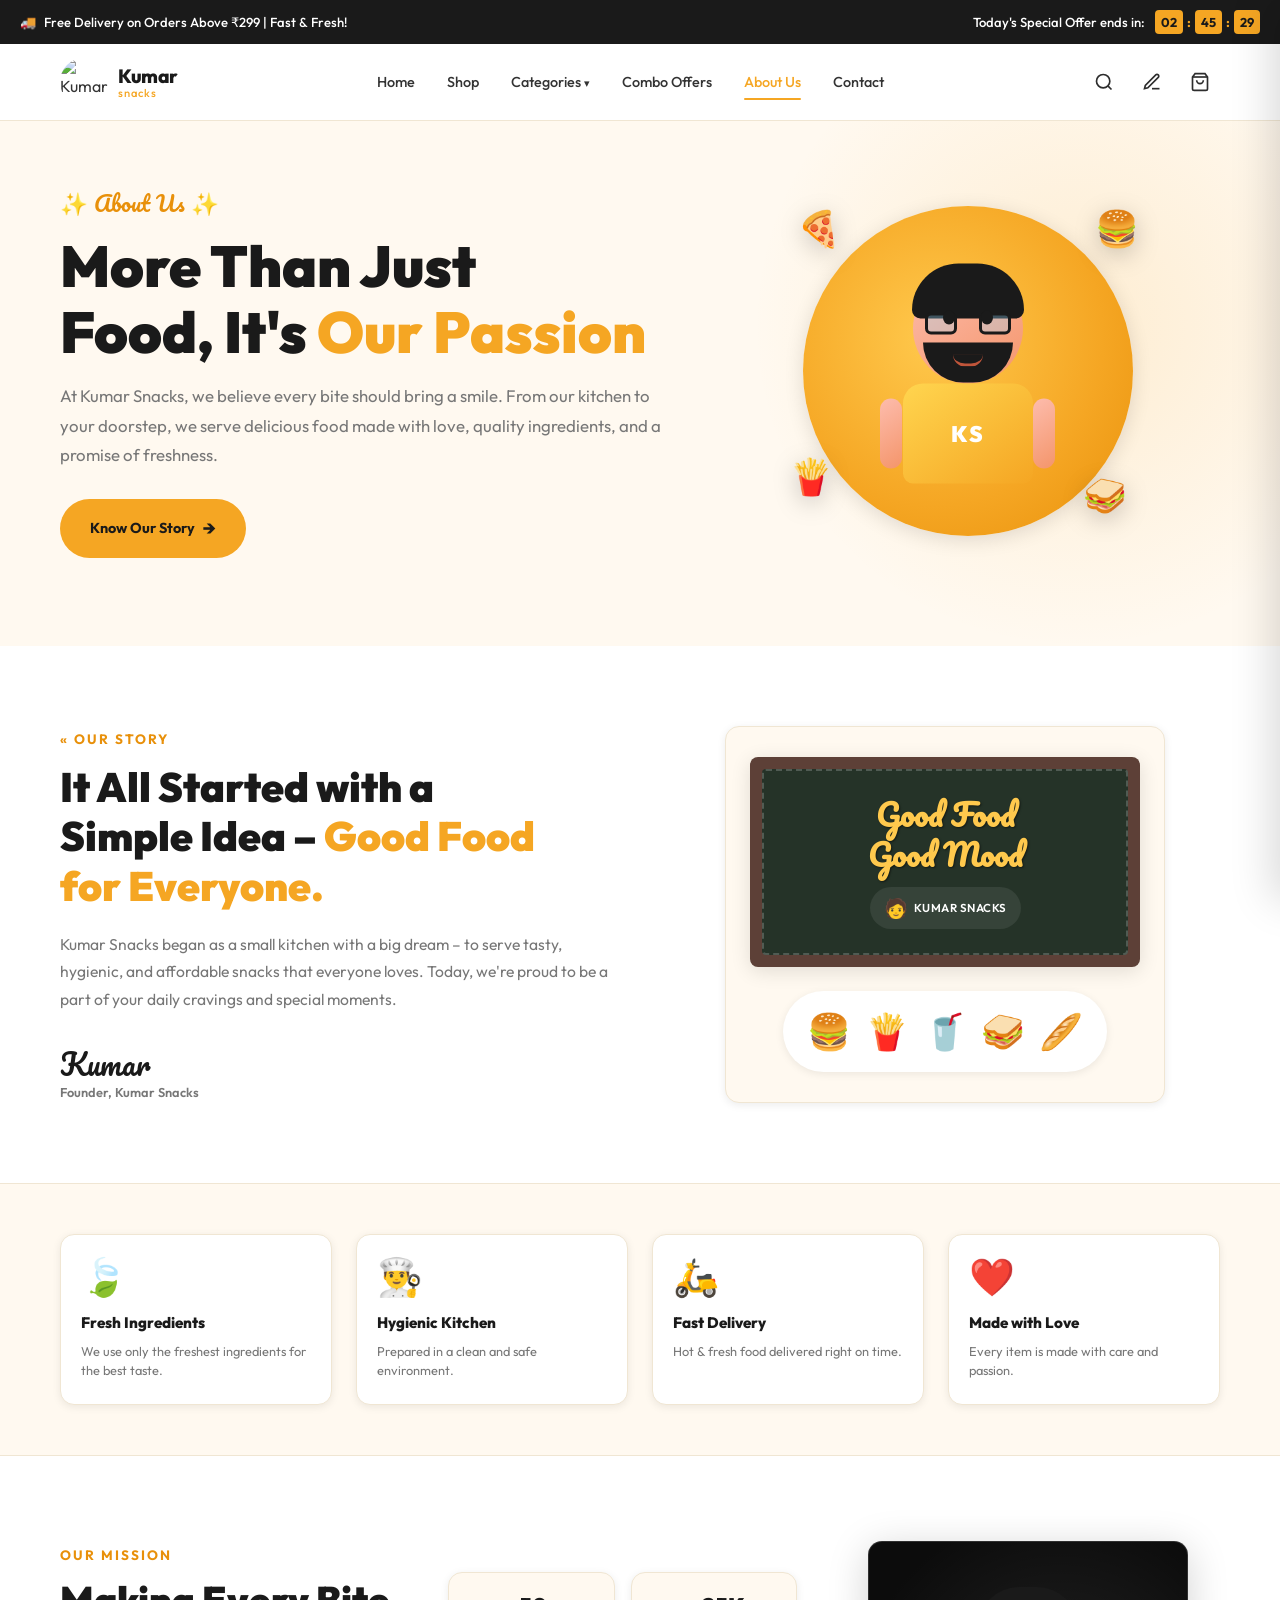
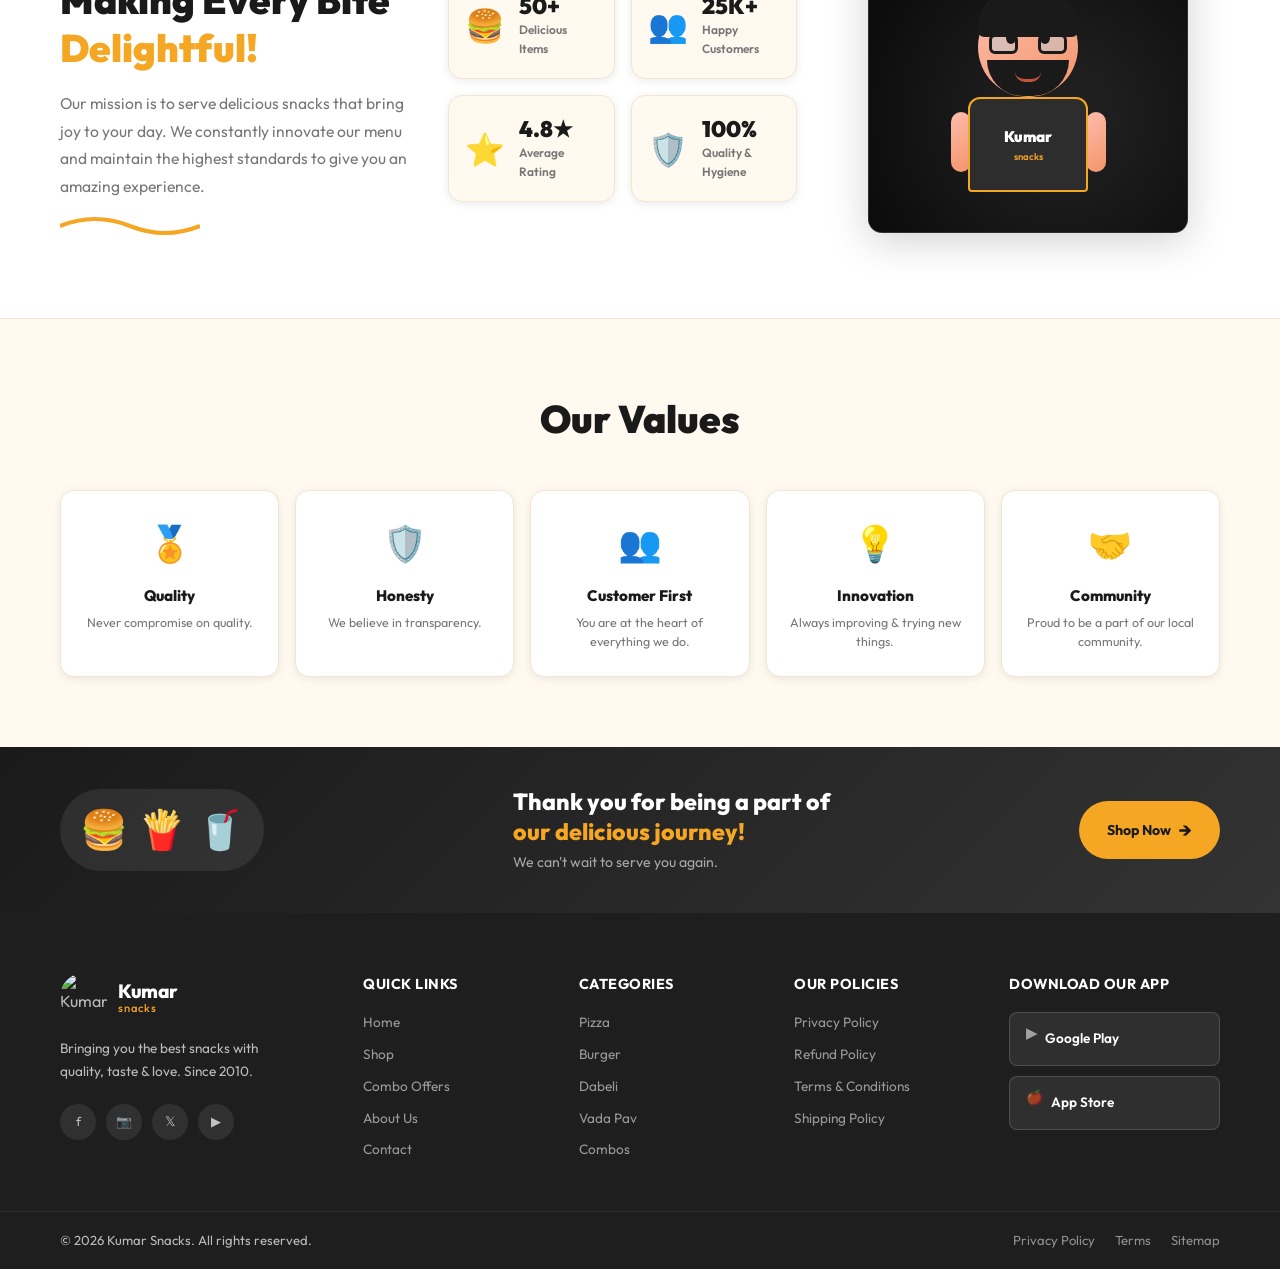
==== commit a3f67a62: "Add files via upload" ====
--- a/about.html
+++ b/about.html
@@ -10,6 +10,7 @@
   <link rel="preconnect" href="https://fonts.gstatic.com" crossorigin />
   <link href="https://fonts.googleapis.com/css2?family=Outfit:wght@300;400;500;600;700;800;900&family=Pacifico&display=swap" rel="stylesheet" />
   <link rel="stylesheet" href="about.css" />
+  <link rel="stylesheet" href="cart-drawer.css" />
 </head>
 
 <body>
@@ -34,10 +35,8 @@
   <!-- ===== HEADER ===== -->
   <header class="header" id="header">
     <div class="container header__inner">
-      <a href="index.html" class="logo" id="logo-link">
-        <div class="logo__avatar">
-          <span class="logo__face">🍕</span>
-        </div>
+      <a href="index.html" class="logo" id="logo-link" style="display: flex; align-items: center; gap: 10px;">
+        <img src="assets/logo.jpg" alt="Kumar Snacks Logo" class="logo__img" style="height: 48px; width: 48px; object-fit: cover; border-radius: 50%; display: block;"/>
         <div class="logo__text">
           <span class="logo__name">Kumar</span>
           <span class="logo__sub">snacks</span>
@@ -46,7 +45,7 @@
 
       <nav class="nav" id="main-nav">
         <a href="index.html" class="nav__link" id="nav-home">Home</a>
-        <a href="index.html#bestsellers" class="nav__link" id="nav-shop">Shop</a>
+        <a href="shop.html" class="nav__link" id="nav-shop">Shop</a>
         <a href="index.html#categories" class="nav__link" id="nav-categories">Categories <span class="nav__arrow">▾</span></a>
         <a href="index.html#combos" class="nav__link" id="nav-combos">Combo Offers</a>
         <a href="about.html" class="nav__link active" id="nav-about">About Us</a>
@@ -54,12 +53,12 @@
       </nav>
 
       <div class="header__actions">
-        <button class="icon-btn" id="search-toggle-btn" aria-label="Search">
+        <a href="search.html" class="icon-btn" id="search-toggle-btn" aria-label="Search" title="Search">
           <svg width="20" height="20" fill="none" stroke="currentColor" stroke-width="2" viewBox="0 0 24 24">
             <circle cx="11" cy="11" r="8" />
             <path d="m21 21-4.35-4.35" />
           </svg>
-        </button>
+        </a>
         <a href="admin.html" class="icon-btn" id="admin-btn" title="Admin Panel" aria-label="Admin">
           <svg width="20" height="20" fill="none" stroke="currentColor" stroke-width="2" viewBox="0 0 24 24">
             <path d="M12 20h9" />
@@ -83,7 +82,7 @@
     <!-- Mobile Nav -->
     <div class="mobile-nav" id="mobile-nav">
       <a href="index.html" class="mobile-nav__link">Home</a>
-      <a href="index.html#bestsellers" class="mobile-nav__link">Shop</a>
+      <a href="shop.html" class="mobile-nav__link">Shop</a>
       <a href="index.html#categories" class="mobile-nav__link">Categories</a>
       <a href="about.html" class="mobile-nav__link">About Us</a>
       <a href="contact.html" class="mobile-nav__link">Contact</a>
@@ -365,8 +364,8 @@
   <footer class="footer" id="footer">
     <div class="container footer__inner">
       <div class="footer__brand">
-        <a href="index.html" class="logo logo--light">
-          <div class="logo__icon">🍕</div>
+        <a href="index.html" class="logo logo--light" style="display: flex; align-items: center; gap: 10px;">
+          <img src="assets/logo.jpg" alt="Kumar Snacks Logo" class="logo__img" style="height: 48px; width: 48px; object-fit: cover; border-radius: 50%; display: block;"/>
           <div class="logo__text">
             <span class="logo__name">Kumar</span>
             <span class="logo__sub">Snacks</span>
@@ -384,7 +383,7 @@
       <div class="footer__col">
         <h4>Quick Links</h4>
         <a href="index.html">Home</a>
-        <a href="index.html#bestsellers">Shop</a>
+        <a href="shop.html">Shop</a>
         <a href="index.html#combos">Combo Offers</a>
         <a href="about.html">About Us</a>
         <a href="contact.html">Contact</a>
@@ -430,28 +429,7 @@
     </div>
   </footer>
 
-  <!-- ===== CART SIDEBAR ===== -->
-  <div class="cart-overlay" id="cart-overlay"></div>
-  <aside class="cart-sidebar" id="cart-sidebar" aria-label="Shopping cart">
-    <div class="cart-sidebar__header">
-      <h3>Your Cart 🛒</h3>
-      <button class="cart-close-btn" id="cart-close-btn" aria-label="Close cart">✕</button>
-    </div>
-    <div class="cart-sidebar__items" id="cart-items">
-      <div class="cart-empty" id="cart-empty">
-        <span class="cart-empty__icon">🛒</span>
-        <p>Your cart is empty!</p>
-        <span>Add some delicious items</span>
-      </div>
-    </div>
-    <div class="cart-sidebar__footer" id="cart-footer" style="display:none">
-      <div class="cart-total">
-        <span>Total:</span>
-        <strong id="cart-total-price">₹0</strong>
-      </div>
-      <button class="btn btn--primary btn--full" id="checkout-btn">Proceed to Checkout</button>
-    </div>
-  </aside>
+  <!-- ===== CART SIDEBAR (injected by cart-drawer.js) ===== -->
 
   <!-- ===== TOAST ===== -->
   <div class="toast" id="toast" role="alert" aria-live="polite"></div>
@@ -463,6 +441,8 @@
     </svg>
   </button>
 
+  <script src="products-data.js"></script>
+  <script src="cart-drawer.js"></script>
   <script src="about.js"></script>
 </body>
 
--- a/cart-drawer.css
+++ b/cart-drawer.css
@@ -0,0 +1,397 @@
+/* ============================================================
+   PREMIUM CART DRAWER - Shared Styles
+   Matches the GenzSnacks reference design
+   ============================================================ */
+
+/* Overlay */
+.cart-overlay {
+  position: fixed;
+  inset: 0;
+  background: rgba(0,0,0,0.5);
+  z-index: 350;
+  opacity: 0;
+  visibility: hidden;
+  transition: all 0.3s ease;
+  backdrop-filter: blur(2px);
+}
+.cart-overlay.active { opacity: 1; visibility: visible; }
+
+/* Main Drawer Container */
+.cart-sidebar {
+  position: fixed;
+  top: 0; right: 0;
+  width: 420px;
+  height: 100vh;
+  background: #fff;
+  z-index: 400;
+  transform: translateX(100%);
+  transition: transform 0.35s cubic-bezier(0.4, 0, 0.2, 1);
+  display: flex;
+  flex-direction: column;
+  box-shadow: -8px 0 40px rgba(0,0,0,0.15);
+  font-family: 'Outfit', sans-serif;
+}
+.cart-sidebar.open { transform: translateX(0); }
+
+/* ── HEADER ── */
+.cart-sidebar__header {
+  background: linear-gradient(135deg, #f59e0b, #fbbf24);
+  padding: 18px 20px;
+  display: flex;
+  align-items: center;
+  gap: 14px;
+  position: relative;
+  flex-shrink: 0;
+}
+
+.cart-header-icon {
+  background: rgba(255,255,255,0.25);
+  width: 46px; height: 46px;
+  border-radius: 14px;
+  display: flex; align-items: center; justify-content: center;
+  font-size: 1.3rem;
+  flex-shrink: 0;
+  backdrop-filter: blur(4px);
+}
+
+.cart-header-text {
+  flex: 1;
+}
+
+.cart-header-text h3 {
+  font-size: 1.15rem;
+  font-weight: 800;
+  color: white;
+  letter-spacing: -0.3px;
+  margin-bottom: 2px;
+}
+
+.cart-header-text p {
+  font-size: 0.78rem;
+  color: rgba(255,255,255,0.88);
+  font-weight: 500;
+}
+
+.cart-close-btn {
+  position: absolute;
+  top: 14px; right: 16px;
+  width: 32px; height: 32px;
+  border-radius: 50%;
+  background: rgba(255,255,255,0.25);
+  color: white;
+  font-size: 1rem;
+  font-weight: 700;
+  display: flex; align-items: center; justify-content: center;
+  cursor: pointer;
+  transition: all 0.2s ease;
+  border: none;
+  font-family: inherit;
+  backdrop-filter: blur(4px);
+}
+.cart-close-btn:hover { background: rgba(255,255,255,0.45); transform: scale(1.1); }
+
+/* ── SCROLLABLE ITEMS AREA ── */
+.cart-sidebar__items {
+  flex: 1;
+  overflow-y: auto;
+  padding: 0;
+  scrollbar-width: thin;
+  scrollbar-color: #f59e0b #f9f9f9;
+}
+.cart-sidebar__items::-webkit-scrollbar { width: 4px; }
+.cart-sidebar__items::-webkit-scrollbar-thumb { background: #f59e0b; border-radius: 4px; }
+.cart-sidebar__items::-webkit-scrollbar-track { background: #f9f9f9; }
+
+/* ── EMPTY STATE ── */
+.cart-empty {
+  display: flex;
+  flex-direction: column;
+  align-items: center;
+  justify-content: center;
+  gap: 14px;
+  height: 280px;
+  padding: 32px;
+  text-align: center;
+}
+.cart-empty__icon { font-size: 3.5rem; }
+.cart-empty p { font-size: 1rem; font-weight: 700; color: #1f2937; }
+.cart-empty span { font-size: 0.82rem; color: #9ca3af; }
+.cart-empty .btn-shop-now {
+  margin-top: 6px;
+  padding: 10px 22px;
+  background: linear-gradient(135deg, #f59e0b, #ea580c);
+  color: white;
+  border-radius: 50px;
+  font-size: 0.88rem;
+  font-weight: 700;
+  text-decoration: none;
+  display: inline-block;
+  transition: opacity 0.2s;
+}
+.cart-empty .btn-shop-now:hover { opacity: 0.88; }
+
+/* ── CART ITEM ── */
+.cart-item {
+  display: grid;
+  grid-template-columns: 68px 1fr auto;
+  align-items: center;
+  gap: 12px;
+  padding: 14px 18px;
+  border-bottom: 1px solid #f3f4f6;
+  transition: background 0.15s ease;
+}
+.cart-item:hover { background: #fffbeb; }
+.cart-item:last-child { border-bottom: none; }
+
+/* Item Thumbnail */
+.cart-item__thumb {
+  width: 68px; height: 68px;
+  background: #f9fafb;
+  border-radius: 14px;
+  border: 1.5px solid #f3f4f6;
+  display: flex; align-items: center; justify-content: center;
+  font-size: 1.8rem;
+  overflow: hidden;
+  flex-shrink: 0;
+}
+.cart-item__thumb img {
+  width: 100%; height: 100%;
+  object-fit: cover;
+  border-radius: 13px;
+}
+
+/* Item Info */
+.cart-item__info { min-width: 0; }
+.cart-item__info h4 {
+  font-size: 0.9rem;
+  font-weight: 700;
+  color: #1f2937;
+  white-space: nowrap;
+  overflow: hidden;
+  text-overflow: ellipsis;
+  margin-bottom: 3px;
+}
+.cart-item__desc {
+  font-size: 0.73rem;
+  color: #9ca3af;
+  margin-bottom: 8px;
+  white-space: nowrap;
+  overflow: hidden;
+  text-overflow: ellipsis;
+}
+
+/* Qty controls inline */
+.cart-item__qty-row {
+  display: flex;
+  align-items: center;
+  gap: 0;
+}
+.qty-btn {
+  width: 26px; height: 26px;
+  border-radius: 50%;
+  border: 1.5px solid #e5e7eb;
+  background: white;
+  color: #374151;
+  font-size: 1rem;
+  font-weight: 700;
+  display: flex; align-items: center; justify-content: center;
+  cursor: pointer;
+  transition: all 0.2s ease;
+  font-family: inherit;
+  line-height: 1;
+}
+.qty-btn:hover { background: #f59e0b; border-color: #f59e0b; color: white; }
+.qty-value {
+  min-width: 30px;
+  text-align: center;
+  font-size: 0.88rem;
+  font-weight: 700;
+  color: #1f2937;
+}
+
+/* Right: Price + Delete */
+.cart-item__right {
+  display: flex;
+  flex-direction: column;
+  align-items: flex-end;
+  gap: 10px;
+  flex-shrink: 0;
+}
+.cart-item__price {
+  font-weight: 800;
+  font-size: 0.95rem;
+  color: #1f2937;
+}
+.cart-item__remove {
+  width: 28px; height: 28px;
+  border-radius: 8px;
+  border: 1.5px solid #f3f4f6;
+  background: white;
+  color: #d1d5db;
+  font-size: 0.85rem;
+  display: flex; align-items: center; justify-content: center;
+  cursor: pointer;
+  transition: all 0.2s ease;
+  font-family: inherit;
+}
+.cart-item__remove:hover { background: #fef2f2; border-color: #ef4444; color: #ef4444; }
+
+/* ── CART FOOTER ── */
+.cart-sidebar__footer {
+  flex-shrink: 0;
+  padding: 0;
+  border-top: 1px solid #f3f4f6;
+}
+
+/* Promo code section */
+.cart-promo-block {
+  display: grid;
+  grid-template-columns: 1fr auto;
+  gap: 8px;
+  padding: 12px 18px;
+  border-bottom: 1px solid #f3f4f6;
+}
+.cart-promo-input {
+  padding: 9px 12px;
+  border: 1.5px solid #e5e7eb;
+  border-radius: 10px;
+  font-family: inherit;
+  font-size: 0.85rem;
+  color: #374151;
+  outline: none;
+  transition: border-color 0.2s;
+}
+.cart-promo-input:focus { border-color: #f59e0b; }
+.cart-promo-input::placeholder { color: #9ca3af; }
+.cart-promo-apply {
+  padding: 9px 16px;
+  background: linear-gradient(135deg, #f59e0b, #d97706);
+  color: white;
+  border: none;
+  border-radius: 10px;
+  font-family: inherit;
+  font-size: 0.85rem;
+  font-weight: 700;
+  cursor: pointer;
+  white-space: nowrap;
+  transition: opacity 0.2s;
+}
+.cart-promo-apply:hover { opacity: 0.88; }
+
+/* Totals block */
+.cart-totals-block {
+  padding: 10px 18px;
+  display: flex;
+  flex-direction: column;
+  gap: 6px;
+}
+.cart-totals-row {
+  display: flex;
+  justify-content: space-between;
+  align-items: center;
+  font-size: 0.82rem;
+  color: #6b7280;
+}
+.cart-totals-row span:last-child { font-weight: 600; color: #374151; }
+.cart-totals-row .free { color: #10b981; font-weight: 700; }
+.cart-totals-row .save { color: #ef4444; font-weight: 700; }
+
+/* Grand Total row */
+.cart-grand-total {
+  display: flex;
+  justify-content: space-between;
+  align-items: center;
+  padding: 10px 18px;
+  background: #fffbeb;
+  border-top: 1.5px solid #fde68a;
+  border-bottom: 1px solid #f3f4f6;
+}
+.cart-grand-total span {
+  font-size: 1rem;
+  font-weight: 700;
+  color: #1f2937;
+}
+.cart-grand-total strong {
+  font-size: 1.25rem;
+  font-weight: 800;
+  color: #1f2937;
+}
+
+/* Free delivery progress banner */
+.cart-free-delivery {
+  padding: 10px 18px;
+  border-bottom: 1px solid #f3f4f6;
+}
+.free-delivery-text {
+  font-size: 0.77rem;
+  color: #6b7280;
+  margin-bottom: 6px;
+  display: flex;
+  align-items: center;
+  gap: 6px;
+}
+.free-delivery-bar {
+  height: 5px;
+  background: #f3f4f6;
+  border-radius: 5px;
+  overflow: hidden;
+}
+.free-delivery-fill {
+  height: 100%;
+  background: linear-gradient(90deg, #f59e0b, #ea580c);
+  border-radius: 5px;
+  transition: width 0.5s ease;
+}
+
+/* Checkout button */
+.btn-cart-checkout {
+  display: flex;
+  align-items: center;
+  justify-content: center;
+  gap: 10px;
+  width: calc(100% - 36px);
+  margin: 12px 18px;
+  padding: 15px 24px;
+  background: linear-gradient(135deg, #f59e0b, #ea580c);
+  color: white;
+  border: none;
+  border-radius: 14px;
+  font-family: inherit;
+  font-size: 1rem;
+  font-weight: 800;
+  cursor: pointer;
+  letter-spacing: -0.2px;
+  transition: all 0.2s ease;
+  box-shadow: 0 4px 12px rgba(245,158,11,0.35);
+}
+.btn-cart-checkout:hover { transform: translateY(-2px); box-shadow: 0 8px 20px rgba(245,158,11,0.4); }
+.btn-cart-checkout .checkout-arrow { font-size: 1.2rem; transition: transform 0.2s; }
+.btn-cart-checkout:hover .checkout-arrow { transform: translateX(4px); }
+
+/* Trust badges */
+.cart-trust-badges {
+  display: grid;
+  grid-template-columns: repeat(3, 1fr);
+  gap: 4px;
+  padding: 8px 18px 16px;
+  border-top: 1px solid #f3f4f6;
+}
+.trust-badge-item {
+  display: flex;
+  flex-direction: column;
+  align-items: center;
+  gap: 4px;
+  text-align: center;
+}
+.trust-badge-item span:first-child { font-size: 1.1rem; }
+.trust-badge-item span:last-child {
+  font-size: 0.66rem;
+  color: #6b7280;
+  font-weight: 600;
+  line-height: 1.2;
+}
+
+/* ── RESPONSIVE ── */
+@media (max-width: 480px) {
+  .cart-sidebar { width: 100%; }
+}
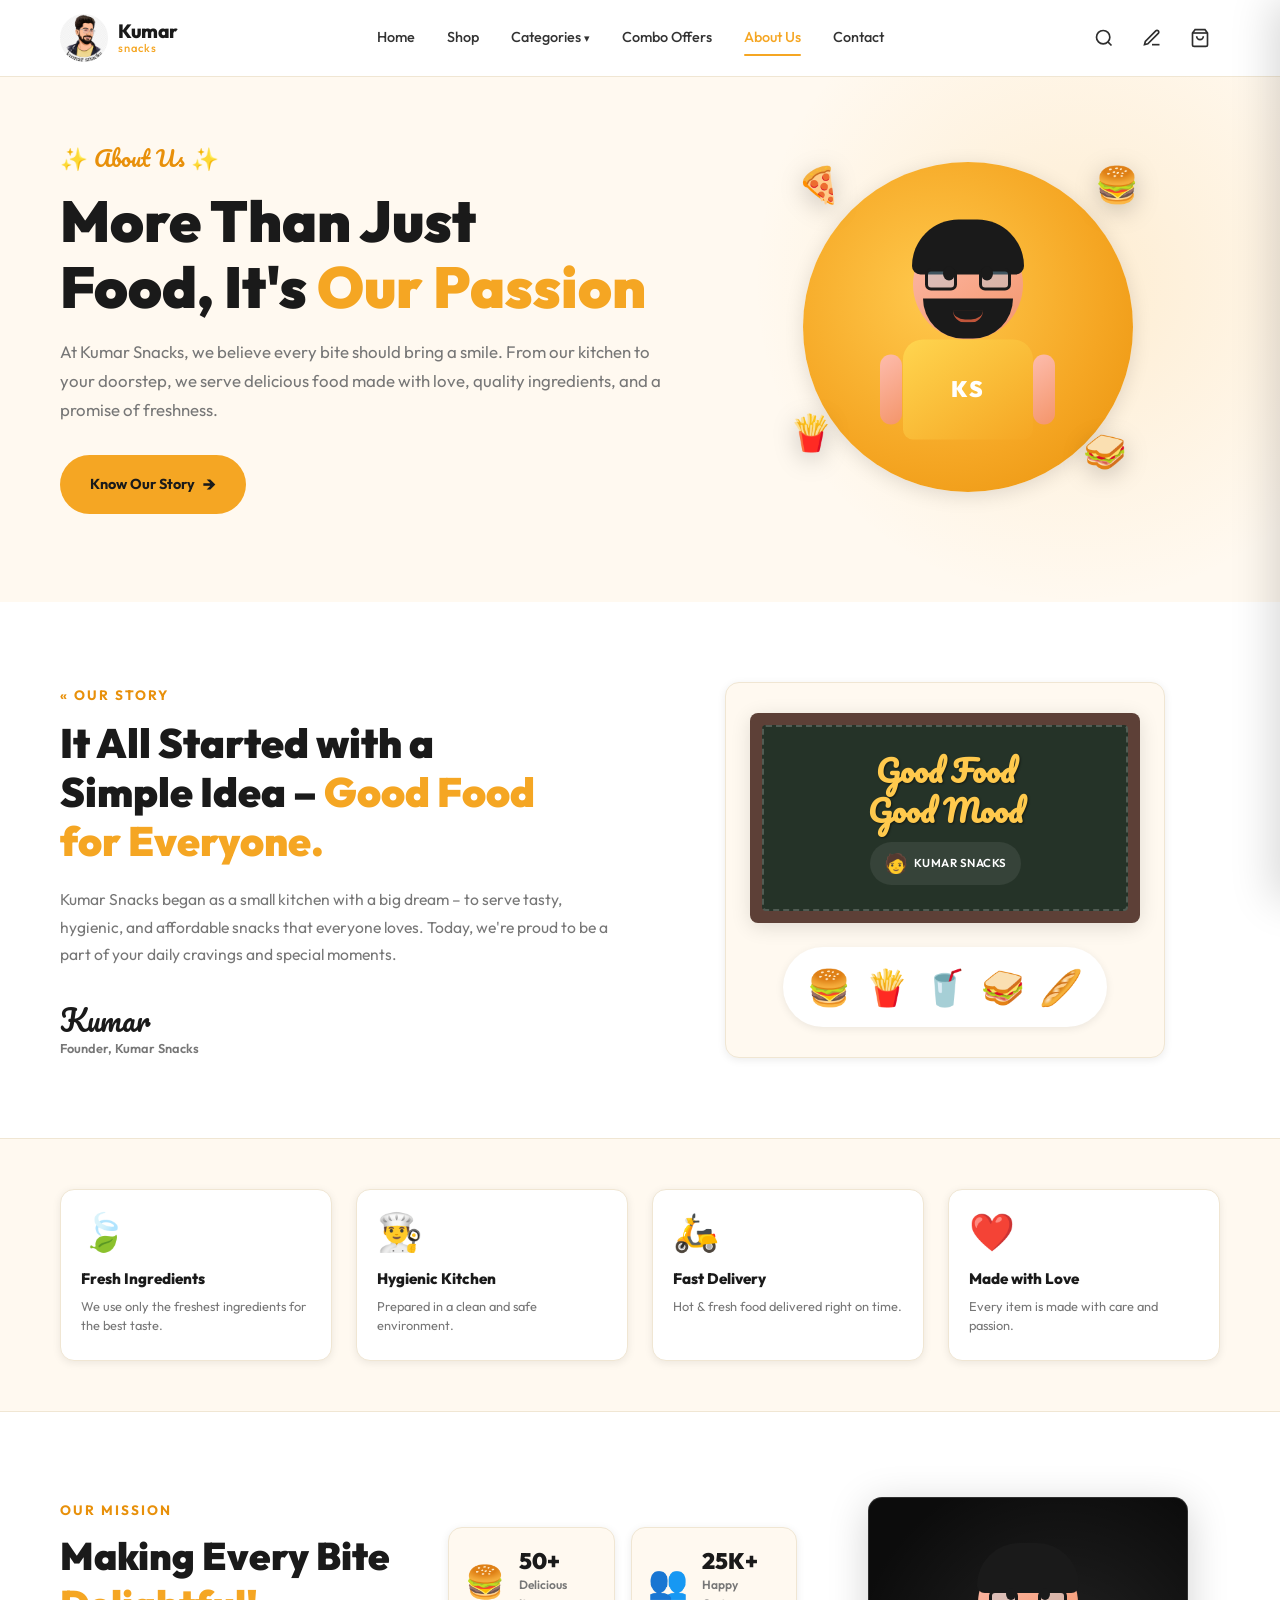
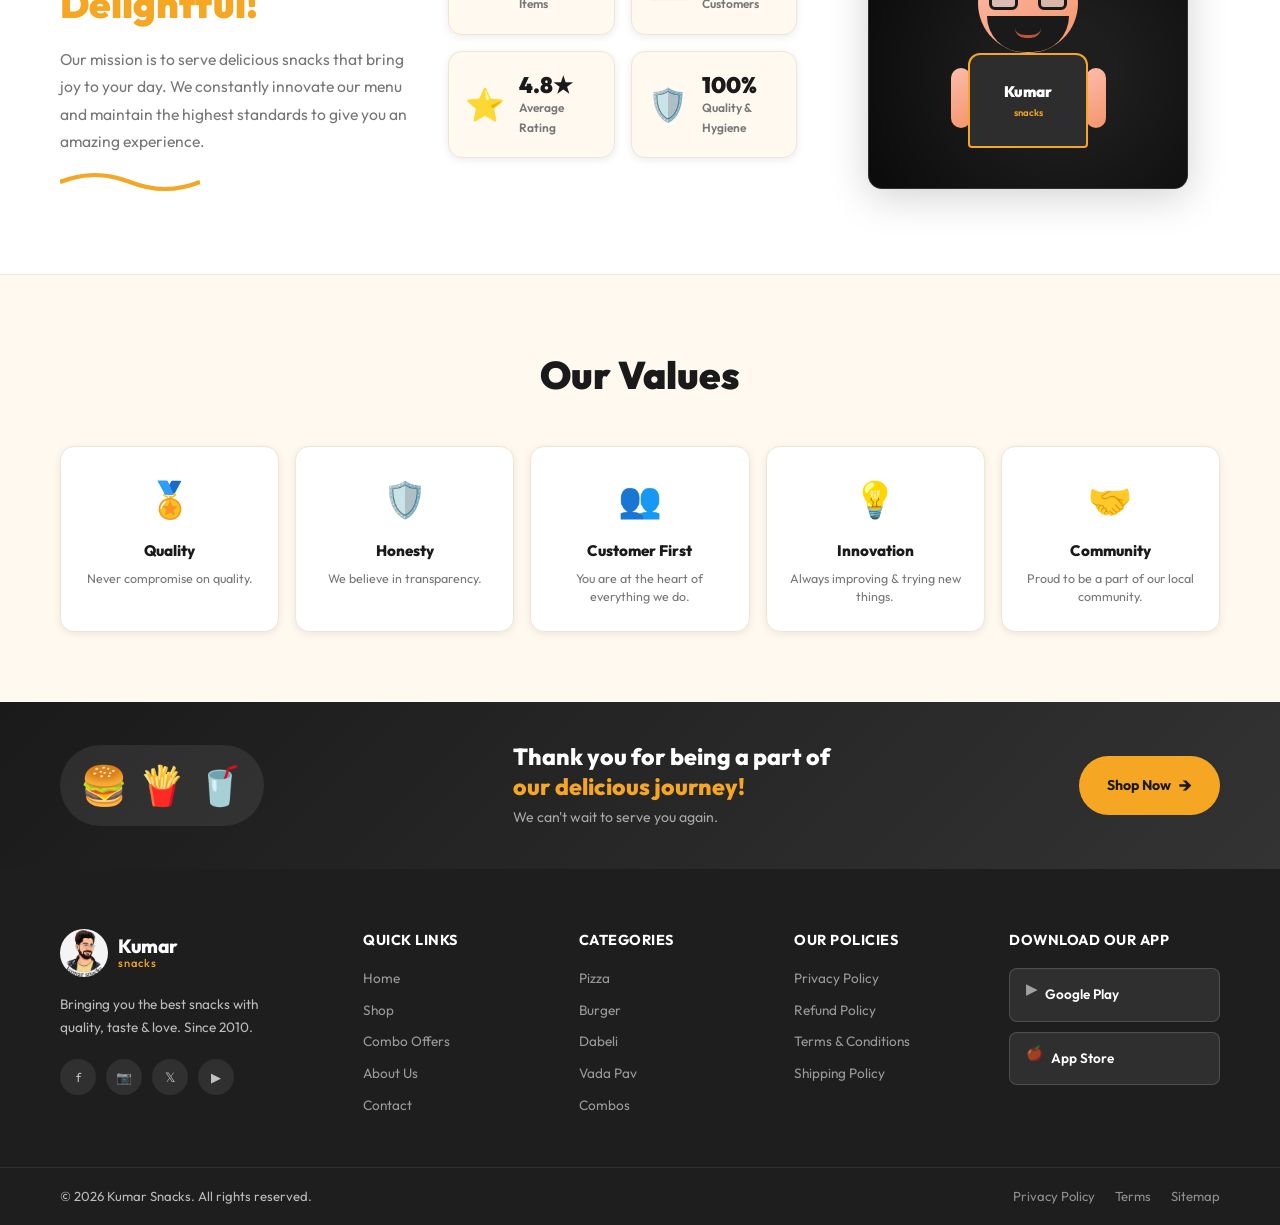
==== commit ecccf647: "Remove top announcement bar from all pages to keep layout clean and responsive" ====
--- a/about.html
+++ b/about.html
@@ -15,22 +15,7 @@
 
 <body>
 
-  <!-- ===== ANNOUNCEMENT BAR ===== -->
-  <div class="announce-bar" id="announce-bar">
-    <div class="announce-bar__left">
-      <span>🚚</span> Free Delivery on Orders Above ₹299 | Fast &amp; Fresh!
-    </div>
-    <div class="announce-bar__right">
-      Today's Special Offer ends in:
-      <div class="countdown" id="countdown">
-        <span class="cd-block" id="cd-h">02</span>
-        <span class="cd-sep">:</span>
-        <span class="cd-block" id="cd-m">45</span>
-        <span class="cd-sep">:</span>
-        <span class="cd-block" id="cd-s">30</span>
-      </div>
-    </div>
-  </div>
+
 
   <!-- ===== HEADER ===== -->
   <header class="header" id="header">
